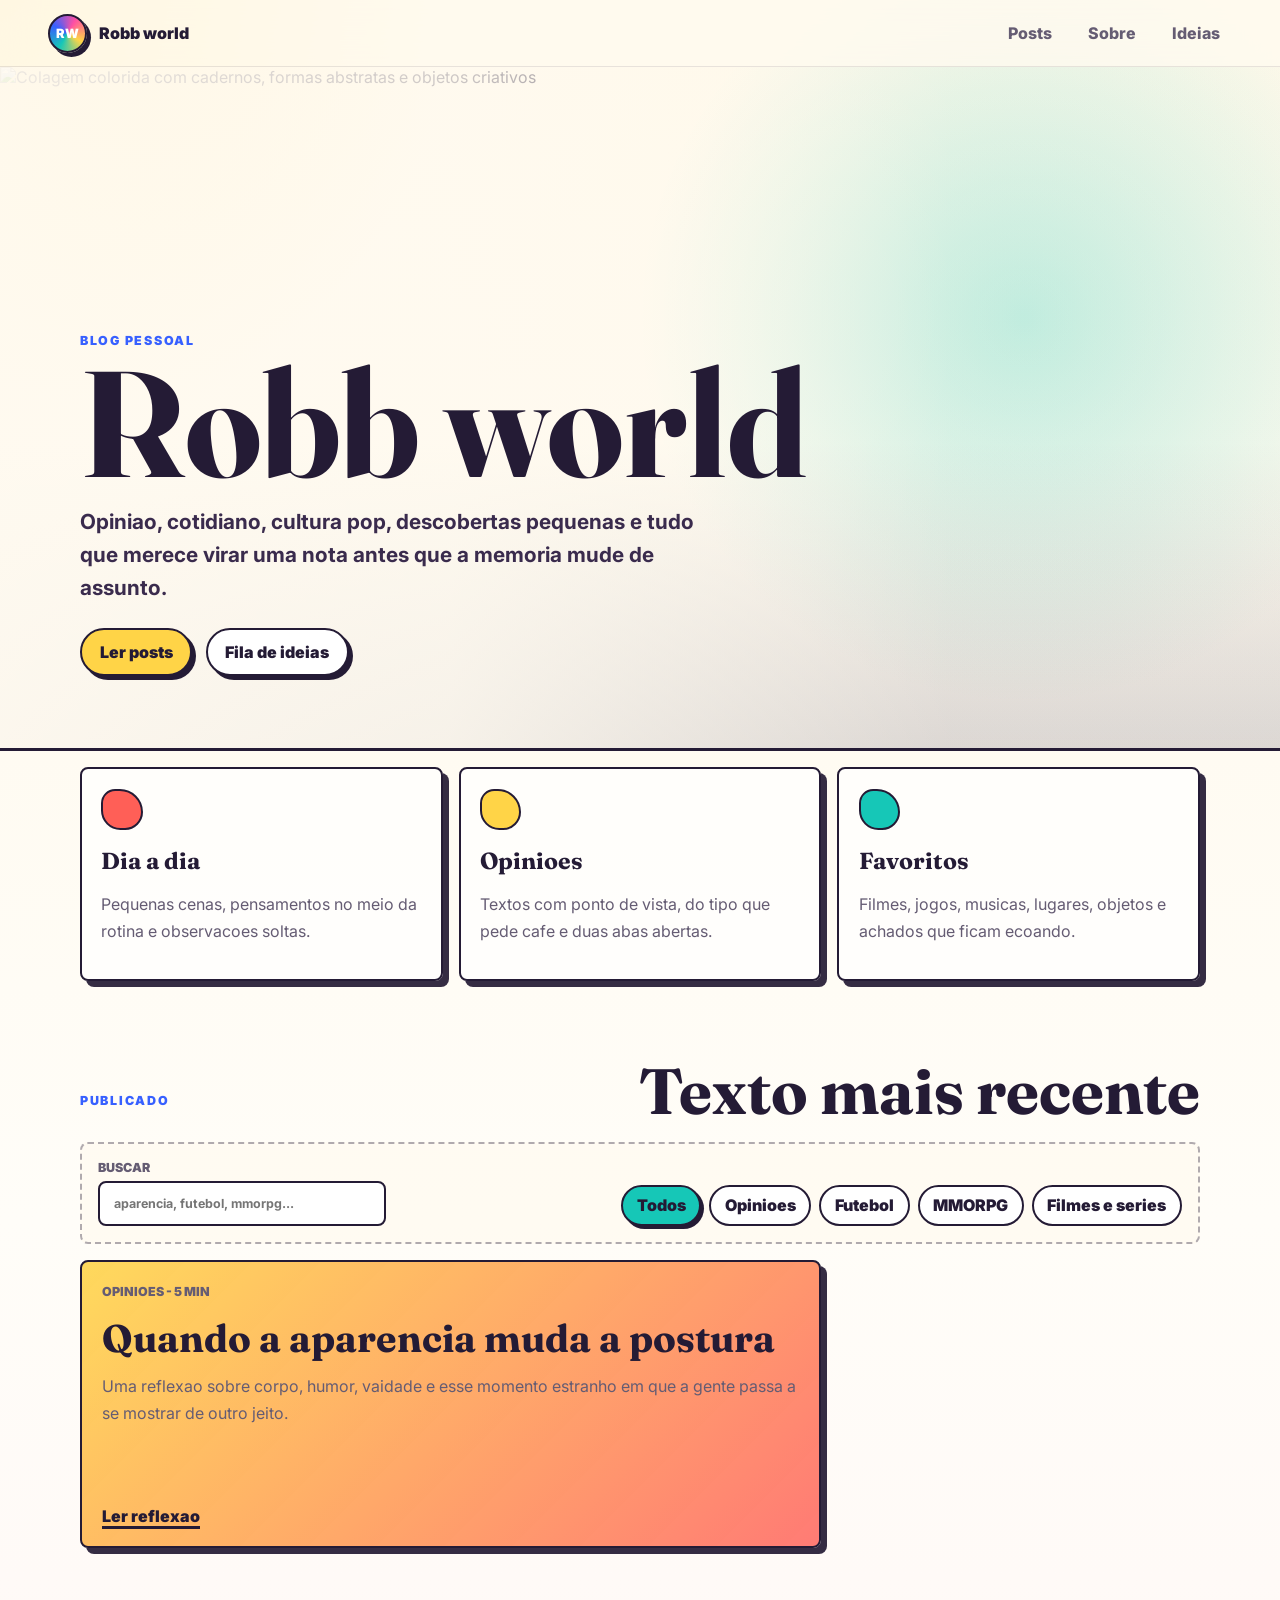
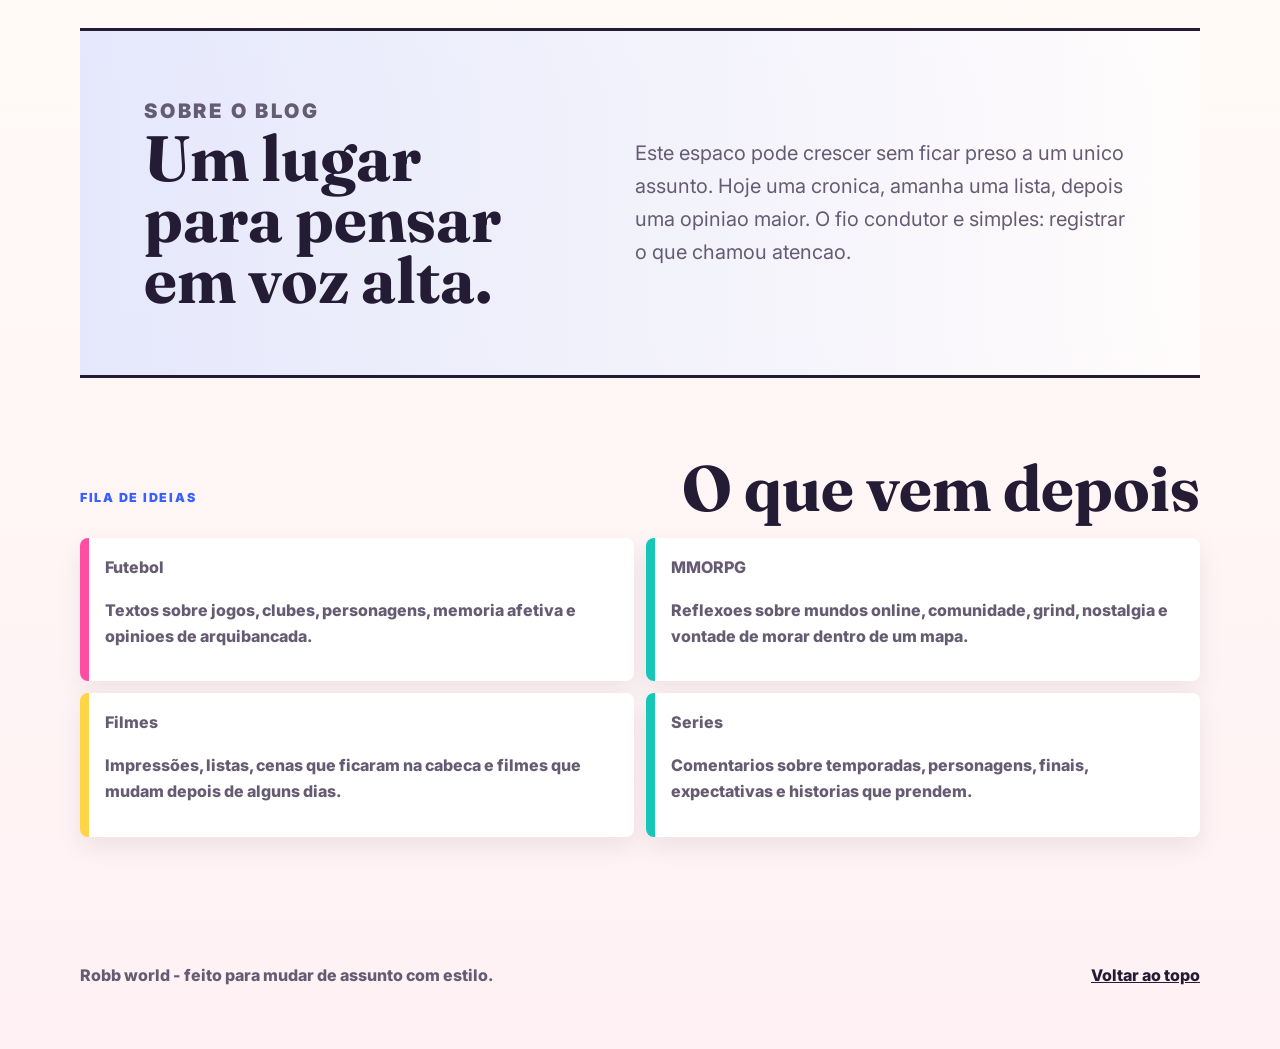
==== index.html @ 86a775e3 "Project up" ====
﻿<!doctype html>
<html lang="pt-BR">
  <head>
    <meta charset="UTF-8" />
    <meta name="viewport" content="width=device-width, initial-scale=1.0" />
    <title>Robb world</title>
    <meta
      name="description"
      content="Um blog pessoal para opiniÃµes, pequenas cenas do dia a dia e coisas favoritas."
    />
    <link rel="preconnect" href="https://fonts.googleapis.com" />
    <link rel="preconnect" href="https://fonts.gstatic.com" crossorigin />
    <link
      href="https://fonts.googleapis.com/css2?family=Fraunces:opsz,wght@9..144,700;9..144,900&family=Inter:wght@400;600;700;800&display=swap"
      rel="stylesheet"
    />
    <link rel="stylesheet" href="css/styles.css" />
  </head>
  <body>
    <header class="site-header">
      <a class="brand" href="index.html" aria-label="Robb world">
        <span class="brand-mark">RW</span>
        <span>Robb world</span>
      </a>
      <nav class="top-nav" aria-label="Navegacao principal">
        <a href="index.html#posts">Posts</a>
        <a href="index.html#sobre">Sobre</a>
        <a href="index.html#ideias">Ideias</a>
      </nav>
    </header>

    <main>
      <section class="hero" aria-labelledby="hero-title">
        <img
          class="hero-image"
          src="assets/images/covers/hero-collage.png"
          alt="Colagem colorida com cadernos, formas abstratas e objetos criativos"
        />
        <div class="hero-overlay"></div>
        <div class="hero-content">
          <p class="kicker">blog pessoal</p>
          <h1 id="hero-title">Robb world</h1>
          <p>
            Opiniao, cotidiano, cultura pop, descobertas pequenas e tudo que
            merece virar uma nota antes que a memoria mude de assunto.
          </p>
          <div class="hero-actions">
            <a class="button primary" href="#posts">Ler posts</a>
            <a class="button ghost" href="#ideias">Fila de ideias</a>
          </div>
        </div>
      </section>

      <section class="intro-grid" aria-label="Temas do blog">
        <article>
          <span class="tile-icon coral"></span>
          <h2>Dia a dia</h2>
          <p>Pequenas cenas, pensamentos no meio da rotina e observacoes soltas.</p>
        </article>
        <article>
          <span class="tile-icon yellow"></span>
          <h2>Opinioes</h2>
          <p>Textos com ponto de vista, do tipo que pede cafe e duas abas abertas.</p>
        </article>
        <article>
          <span class="tile-icon teal"></span>
          <h2>Favoritos</h2>
          <p>Filmes, jogos, musicas, lugares, objetos e achados que ficam ecoando.</p>
        </article>
      </section>

      <section class="section-shell" id="posts">
        <div class="section-heading">
          <p class="kicker">publicado</p>
          <h2>Texto mais recente</h2>
        </div>

        <div class="toolbar" aria-label="Filtros de posts">
          <label class="search-label">
            <span>Buscar</span>
            <input id="searchInput" type="search" placeholder="aparencia, futebol, mmorpg..." />
          </label>
          <div class="filter-buttons" role="group" aria-label="Categorias">
            <button class="filter-button active" type="button" data-filter="todos">Todos</button>
            <button class="filter-button" type="button" data-filter="opinioes">Opinioes</button>
            <button class="filter-button" type="button" data-filter="futebol">Futebol</button>
            <button class="filter-button" type="button" data-filter="mmorpg">MMORPG</button>
            <button class="filter-button" type="button" data-filter="filmes-series">Filmes e series</button>
          </div>
        </div>

        <div class="post-grid" id="postGrid">
          <article class="post-card featured" data-category="opinioes">
            <p class="post-meta">Opinioes - 5 min</p>
            <h3>Quando a aparencia muda a postura</h3>
            <p>
              Uma reflexao sobre corpo, humor, vaidade e esse momento estranho
              em que a gente passa a se mostrar de outro jeito.
            </p>
            <a href="posts/opinioes/quando-a-aparencia-muda-a-postura.html">Ler reflexao</a>
          </article>
        </div>
        <p class="empty-state" id="emptyState">Ainda nao tem post publicado nessa categoria.</p>
      </section>

      <section class="about-band" id="sobre">
        <div>
          <p class="kicker">sobre o blog</p>
          <h2>Um lugar para pensar em voz alta.</h2>
        </div>
        <p>
          Este espaco pode crescer sem ficar preso a um unico assunto. Hoje uma
          cronica, amanha uma lista, depois uma opiniao maior. O fio condutor e
          simples: registrar o que chamou atencao.
        </p>
      </section>

      <section class="section-shell ideas" id="ideias">
        <div class="section-heading">
          <p class="kicker">fila de ideias</p>
          <h2>O que vem depois</h2>
        </div>
        <ul class="idea-list">
          <li>
            <span>Futebol</span>
            <p>Textos sobre jogos, clubes, personagens, memoria afetiva e opinioes de arquibancada.</p>
          </li>
          <li>
            <span>MMORPG</span>
            <p>Reflexoes sobre mundos online, comunidade, grind, nostalgia e vontade de morar dentro de um mapa.</p>
          </li>
          <li>
            <span>Filmes</span>
            <p>Impressões, listas, cenas que ficaram na cabeca e filmes que mudam depois de alguns dias.</p>
          </li>
          <li>
            <span>Series</span>
            <p>Comentarios sobre temporadas, personagens, finais, expectativas e historias que prendem.</p>
          </li>
        </ul>
      </section>
    </main>

    <footer class="site-footer">
      <p>Robb world - feito para mudar de assunto com estilo.</p>
      <a href="#">Voltar ao topo</a>
    </footer>
    <script src="js/blog.js"></script>
  </body>
</html>
---- css/styles.css ----
﻿:root {
  --ink: #241b35;
  --muted: #655c73;
  --paper: #fffaf0;
  --paper-deep: #ffe8c9;
  --coral: #ff5f57;
  --yellow: #ffd447;
  --teal: #16c7b7;
  --blue: #3760ff;
  --pink: #ff4fa3;
  --green: #57d773;
  --line: rgba(36, 27, 53, 0.16);
  --shadow: 0 20px 45px rgba(36, 27, 53, 0.16);
}

* {
  box-sizing: border-box;
}

html {
  scroll-behavior: smooth;
}

body {
  margin: 0;
  color: var(--ink);
  background:
    radial-gradient(circle at top left, rgba(255, 212, 71, 0.42), transparent 28rem),
    radial-gradient(circle at 80% 12%, rgba(22, 199, 183, 0.3), transparent 24rem),
    linear-gradient(180deg, #fff8e8 0%, #fffdf8 46%, #fff1f4 100%);
  font-family: Inter, system-ui, -apple-system, BlinkMacSystemFont, "Segoe UI", sans-serif;
}

a {
  color: inherit;
}

.site-header {
  position: sticky;
  top: 0;
  z-index: 10;
  display: flex;
  align-items: center;
  justify-content: space-between;
  gap: 1rem;
  padding: 0.85rem clamp(1rem, 4vw, 3rem);
  border-bottom: 1px solid rgba(36, 27, 53, 0.1);
  background: rgba(255, 250, 240, 0.82);
  backdrop-filter: blur(18px);
}

.brand,
.top-nav {
  display: flex;
  align-items: center;
  gap: 0.75rem;
}

.brand {
  font-weight: 900;
  text-decoration: none;
}

.brand-mark {
  display: grid;
  width: 2.45rem;
  height: 2.45rem;
  place-items: center;
  color: white;
  border: 2px solid var(--ink);
  border-radius: 50%;
  background: conic-gradient(from 30deg, var(--pink), var(--yellow), var(--teal), var(--blue), var(--pink));
  box-shadow: 4px 4px 0 var(--ink);
  font-size: 0.8rem;
}

.top-nav a {
  padding: 0.45rem 0.75rem;
  border-radius: 999px;
  color: var(--muted);
  font-weight: 800;
  text-decoration: none;
}

.top-nav a:hover {
  color: var(--ink);
  background: rgba(255, 212, 71, 0.35);
}

.hero {
  position: relative;
  min-height: clamp(33rem, 76vh, 46rem);
  display: grid;
  align-items: end;
  overflow: hidden;
  border-bottom: 3px solid var(--ink);
}

.hero-image,
.hero-overlay {
  position: absolute;
  inset: 0;
  width: 100%;
  height: 100%;
}

.hero-image {
  object-fit: cover;
}

.hero-overlay {
  background:
    linear-gradient(90deg, rgba(255, 250, 240, 0.92) 0%, rgba(255, 250, 240, 0.78) 35%, rgba(255, 250, 240, 0.12) 74%),
    linear-gradient(0deg, rgba(36, 27, 53, 0.18), transparent 45%);
}

.hero-content {
  position: relative;
  width: min(46rem, calc(100% - 2rem));
  margin: 0 clamp(1rem, 7vw, 5rem) clamp(2.6rem, 8vh, 5rem);
}

.kicker {
  margin: 0 0 0.85rem;
  color: var(--blue);
  font-size: 0.78rem;
  font-weight: 900;
  letter-spacing: 0.14em;
  text-transform: uppercase;
}

h1,
h2,
h3 {
  margin: 0;
  font-family: Fraunces, Georgia, serif;
  letter-spacing: 0;
}

h1 {
  max-width: 10ch;
  font-size: clamp(4.8rem, 13vw, 9.4rem);
  line-height: 0.82;
}

.hero-content p:not(.kicker) {
  max-width: 39rem;
  margin: 1.25rem 0 0;
  color: #3a2b4d;
  font-size: clamp(1rem, 2.3vw, 1.3rem);
  line-height: 1.6;
  font-weight: 700;
}

.hero-actions {
  display: flex;
  flex-wrap: wrap;
  gap: 0.85rem;
  margin-top: 1.5rem;
}

.button {
  display: inline-flex;
  align-items: center;
  justify-content: center;
  min-height: 3rem;
  padding: 0.75rem 1.1rem;
  border: 2px solid var(--ink);
  border-radius: 999px;
  box-shadow: 4px 4px 0 var(--ink);
  font-weight: 900;
  text-decoration: none;
  transition: transform 160ms ease, box-shadow 160ms ease;
}

.button:hover {
  transform: translate(2px, 2px);
  box-shadow: 2px 2px 0 var(--ink);
}

.button.primary {
  background: var(--yellow);
}

.button.ghost {
  background: white;
}

.intro-grid,
.section-shell,
.about-band,
.site-footer {
  width: min(1120px, calc(100% - 2rem));
  margin-inline: auto;
}

.intro-grid {
  display: grid;
  grid-template-columns: repeat(3, 1fr);
  gap: 1rem;
  margin-top: 1rem;
}

.intro-grid article,
.post-card {
  border: 2px solid var(--ink);
  border-radius: 8px;
  background: rgba(255, 255, 255, 0.72);
  box-shadow: 6px 6px 0 rgba(36, 27, 53, 0.92);
}

.intro-grid article {
  padding: 1.2rem;
}

.tile-icon {
  display: block;
  width: 2.6rem;
  height: 2.6rem;
  margin-bottom: 1rem;
  border: 2px solid var(--ink);
  border-radius: 38% 62% 48% 52%;
}

.tile-icon.coral {
  background: var(--coral);
}

.tile-icon.yellow {
  background: var(--yellow);
}

.tile-icon.teal {
  background: var(--teal);
}

.intro-grid h2 {
  font-size: 1.45rem;
}

.intro-grid p,
.post-card p,
.about-band p,
.idea-list {
  color: var(--muted);
  line-height: 1.65;
}

.section-shell {
  padding: clamp(3rem, 7vw, 5rem) 0;
}

.section-heading {
  display: flex;
  align-items: end;
  justify-content: space-between;
  gap: 1rem;
  margin-bottom: 1.25rem;
}

.section-heading h2,
.about-band h2 {
  font-size: clamp(2.1rem, 5vw, 4.6rem);
  line-height: 0.95;
}

.toolbar {
  display: flex;
  align-items: end;
  justify-content: space-between;
  gap: 1rem;
  padding: 1rem;
  margin-bottom: 1rem;
  border: 2px dashed rgba(36, 27, 53, 0.36);
  border-radius: 8px;
  background: rgba(255, 250, 240, 0.7);
}

.search-label {
  display: grid;
  gap: 0.4rem;
  min-width: min(100%, 18rem);
  color: var(--muted);
  font-size: 0.78rem;
  font-weight: 900;
  text-transform: uppercase;
}

input {
  width: 100%;
  min-height: 2.8rem;
  padding: 0.7rem 0.9rem;
  border: 2px solid var(--ink);
  border-radius: 8px;
  background: white;
  color: var(--ink);
  font: inherit;
  font-weight: 700;
}

.filter-buttons {
  display: flex;
  flex-wrap: wrap;
  justify-content: flex-end;
  gap: 0.5rem;
}

.filter-button {
  min-height: 2.55rem;
  padding: 0.55rem 0.85rem;
  border: 2px solid var(--ink);
  border-radius: 999px;
  background: white;
  color: var(--ink);
  cursor: pointer;
  font: inherit;
  font-weight: 900;
}

.filter-button.active {
  background: var(--teal);
  box-shadow: 3px 3px 0 var(--ink);
}

.post-grid {
  display: grid;
  grid-template-columns: repeat(3, 1fr);
  gap: 1rem;
}

.post-card {
  min-height: 18rem;
  display: flex;
  flex-direction: column;
  padding: 1.25rem;
}

.post-card.featured {
  grid-column: span 2;
  background: linear-gradient(135deg, rgba(255, 212, 71, 0.88), rgba(255, 95, 87, 0.82));
}

.post-meta {
  margin: 0 0 1rem;
  color: rgba(36, 27, 53, 0.66);
  font-size: 0.78rem;
  font-weight: 900;
  text-transform: uppercase;
}

.post-card h3 {
  font-size: clamp(1.55rem, 3vw, 2.55rem);
  line-height: 1;
}

.post-card p:not(.post-meta) {
  margin: 1rem 0 1.25rem;
}

.post-card a {
  margin-top: auto;
  font-weight: 900;
  text-decoration-thickness: 0.18em;
  text-underline-offset: 0.22em;
}

.post-card.is-hidden {
  display: none;
}

.empty-state {
  display: none;
  margin: 1rem 0 0;
  padding: 1rem;
  border: 2px dashed rgba(36, 27, 53, 0.36);
  border-radius: 8px;
  background: rgba(255, 255, 255, 0.72);
  color: var(--muted);
  font-weight: 800;
}

.empty-state.is-visible {
  display: block;
}

.article-page {
  width: min(1120px, calc(100% - 2rem));
  margin: 0 auto;
}

.article-hero {
  padding: clamp(3rem, 8vw, 6rem) 0 1.5rem;
}

.back-link {
  display: inline-flex;
  align-items: center;
  min-height: 2.55rem;
  margin-bottom: 2rem;
  padding: 0.55rem 0.85rem;
  border: 2px solid var(--ink);
  border-radius: 999px;
  background: white;
  box-shadow: 3px 3px 0 var(--ink);
  font-weight: 900;
  text-decoration: none;
}

.article-hero h1 {
  max-width: 12ch;
  font-size: clamp(3.4rem, 10vw, 8rem);
  line-height: 0.88;
}

.article-deck {
  max-width: 48rem;
  margin: 1.25rem 0 0;
  color: #3a2b4d;
  font-size: clamp(1.1rem, 2vw, 1.45rem);
  font-weight: 800;
  line-height: 1.55;
}

.article-meta {
  display: flex;
  flex-wrap: wrap;
  gap: 0.65rem;
  margin-top: 1.35rem;
}

.article-meta span {
  padding: 0.45rem 0.7rem;
  border: 2px solid rgba(36, 27, 53, 0.2);
  border-radius: 999px;
  background: rgba(255, 255, 255, 0.72);
  color: var(--muted);
  font-size: 0.82rem;
  font-weight: 900;
}

.article-cover {
  margin: 0;
}

.article-cover img {
  display: block;
  width: 100%;
  aspect-ratio: 16 / 7;
  object-fit: cover;
  border: 3px solid var(--ink);
  border-radius: 8px;
  box-shadow: 8px 8px 0 var(--ink);
}

.article-cover figcaption {
  margin-top: 0.75rem;
  color: var(--muted);
  font-size: 0.9rem;
  font-weight: 700;
}

.article-layout {
  display: grid;
  grid-template-columns: minmax(13rem, 0.72fr) minmax(0, 1.6fr);
  gap: clamp(1.5rem, 6vw, 4rem);
  padding: clamp(2.2rem, 6vw, 4.5rem) 0;
}

.article-note {
  position: sticky;
  top: 6rem;
  align-self: start;
  padding: 1rem;
  border: 2px dashed rgba(36, 27, 53, 0.4);
  border-radius: 8px;
  background: rgba(255, 255, 255, 0.72);
}

.article-note p:last-child {
  margin: 0;
  color: var(--muted);
  font-weight: 700;
  line-height: 1.6;
}

.reflection-card ul {
  display: flex;
  flex-wrap: wrap;
  gap: 0.45rem;
  padding: 0;
  margin: 1rem 0 0;
  list-style: none;
}

.reflection-card li {
  padding: 0.35rem 0.55rem;
  border: 2px solid rgba(36, 27, 53, 0.18);
  border-radius: 999px;
  background: white;
  color: var(--ink);
  font-size: 0.78rem;
  font-weight: 900;
}

.article-body {
  max-width: 45rem;
}

.article-body p,
.article-body li {
  color: #433650;
  font-size: 1.08rem;
  line-height: 1.82;
}

.article-body .lead {
  color: var(--ink);
  font-size: clamp(1.25rem, 2.5vw, 1.7rem);
  font-weight: 800;
  line-height: 1.55;
}

.reflection-strip {
  display: grid;
  grid-template-columns: repeat(3, 1fr);
  gap: 0.65rem;
  margin: 2rem 0;
}

.reflection-strip span {
  min-height: 4rem;
  display: grid;
  place-items: center;
  padding: 0.75rem;
  border: 2px solid var(--ink);
  border-radius: 8px;
  background: var(--paper);
  box-shadow: 4px 4px 0 var(--ink);
  color: var(--ink);
  font-weight: 900;
  text-align: center;
}

.reflection-strip span:nth-child(1) {
  background: var(--yellow);
}

.reflection-strip span:nth-child(2) {
  background: var(--teal);
}

.reflection-strip span:nth-child(3) {
  background: var(--pink);
}

.article-body h2 {
  margin-top: 2.4rem;
  font-size: clamp(2rem, 4vw, 3.25rem);
  line-height: 1;
}

.article-body blockquote {
  margin: 2rem 0;
  padding: 1.25rem 1.5rem;
  border: 3px solid var(--ink);
  border-radius: 8px;
  background: linear-gradient(135deg, rgba(255, 212, 71, 0.88), rgba(22, 199, 183, 0.36));
  box-shadow: 6px 6px 0 var(--ink);
  color: var(--ink);
  font-family: Fraunces, Georgia, serif;
  font-size: clamp(1.55rem, 3vw, 2.3rem);
  font-weight: 900;
  line-height: 1.15;
}

.related-posts {
  padding-top: 0;
}

.about-band {
  display: grid;
  grid-template-columns: 0.92fr 1.08fr;
  gap: clamp(1.5rem, 6vw, 4rem);
  align-items: center;
  padding: clamp(2rem, 5vw, 4rem);
  border-block: 3px solid var(--ink);
  background:
    linear-gradient(90deg, rgba(55, 96, 255, 0.13), transparent),
    rgba(255, 255, 255, 0.62);
}

.about-band p {
  margin: 0;
  font-size: clamp(1rem, 2vw, 1.25rem);
}

.idea-list {
  display: grid;
  grid-template-columns: repeat(2, 1fr);
  gap: 0.75rem;
  padding: 0;
  margin: 0;
  list-style: none;
}

.idea-list li {
  padding: 1rem;
  border-left: 0.6rem solid var(--pink);
  border-radius: 8px;
  background: white;
  box-shadow: 0 10px 24px rgba(36, 27, 53, 0.08);
  font-weight: 800;
}

.idea-list li:nth-child(2n) {
  border-left-color: var(--teal);
}

.idea-list li:nth-child(3n) {
  border-left-color: var(--yellow);
}

.site-footer {
  display: flex;
  align-items: center;
  justify-content: space-between;
  gap: 1rem;
  padding: 2rem 0 3rem;
  color: var(--muted);
  font-weight: 800;
}

.site-footer a {
  color: var(--ink);
}

@media (max-width: 840px) {
  .site-header,
  .toolbar,
  .site-footer {
    align-items: stretch;
    flex-direction: column;
  }

  .top-nav {
    justify-content: space-between;
  }

  .hero {
    min-height: 39rem;
  }

  .hero-overlay {
    background:
      linear-gradient(180deg, rgba(255, 250, 240, 0.74) 0%, rgba(255, 250, 240, 0.9) 68%, rgba(255, 250, 240, 0.98) 100%),
      rgba(255, 255, 255, 0.1);
  }

  h1 {
    font-size: clamp(4.2rem, 20vw, 6.8rem);
  }

  .intro-grid,
  .post-grid,
  .idea-list,
  .about-band,
  .article-layout,
  .reflection-strip {
    grid-template-columns: 1fr;
  }

  .article-note {
    position: static;
  }

  .post-card.featured {
    grid-column: auto;
  }

  .filter-buttons {
    justify-content: flex-start;
  }
}

@media (max-width: 520px) {
  .brand {
    font-size: 0.95rem;
  }

  .top-nav a {
    padding-inline: 0.45rem;
  }

  .hero-content {
    margin-inline: 1rem;
  }

  .button,
  .filter-button {
    width: 100%;
  }
}
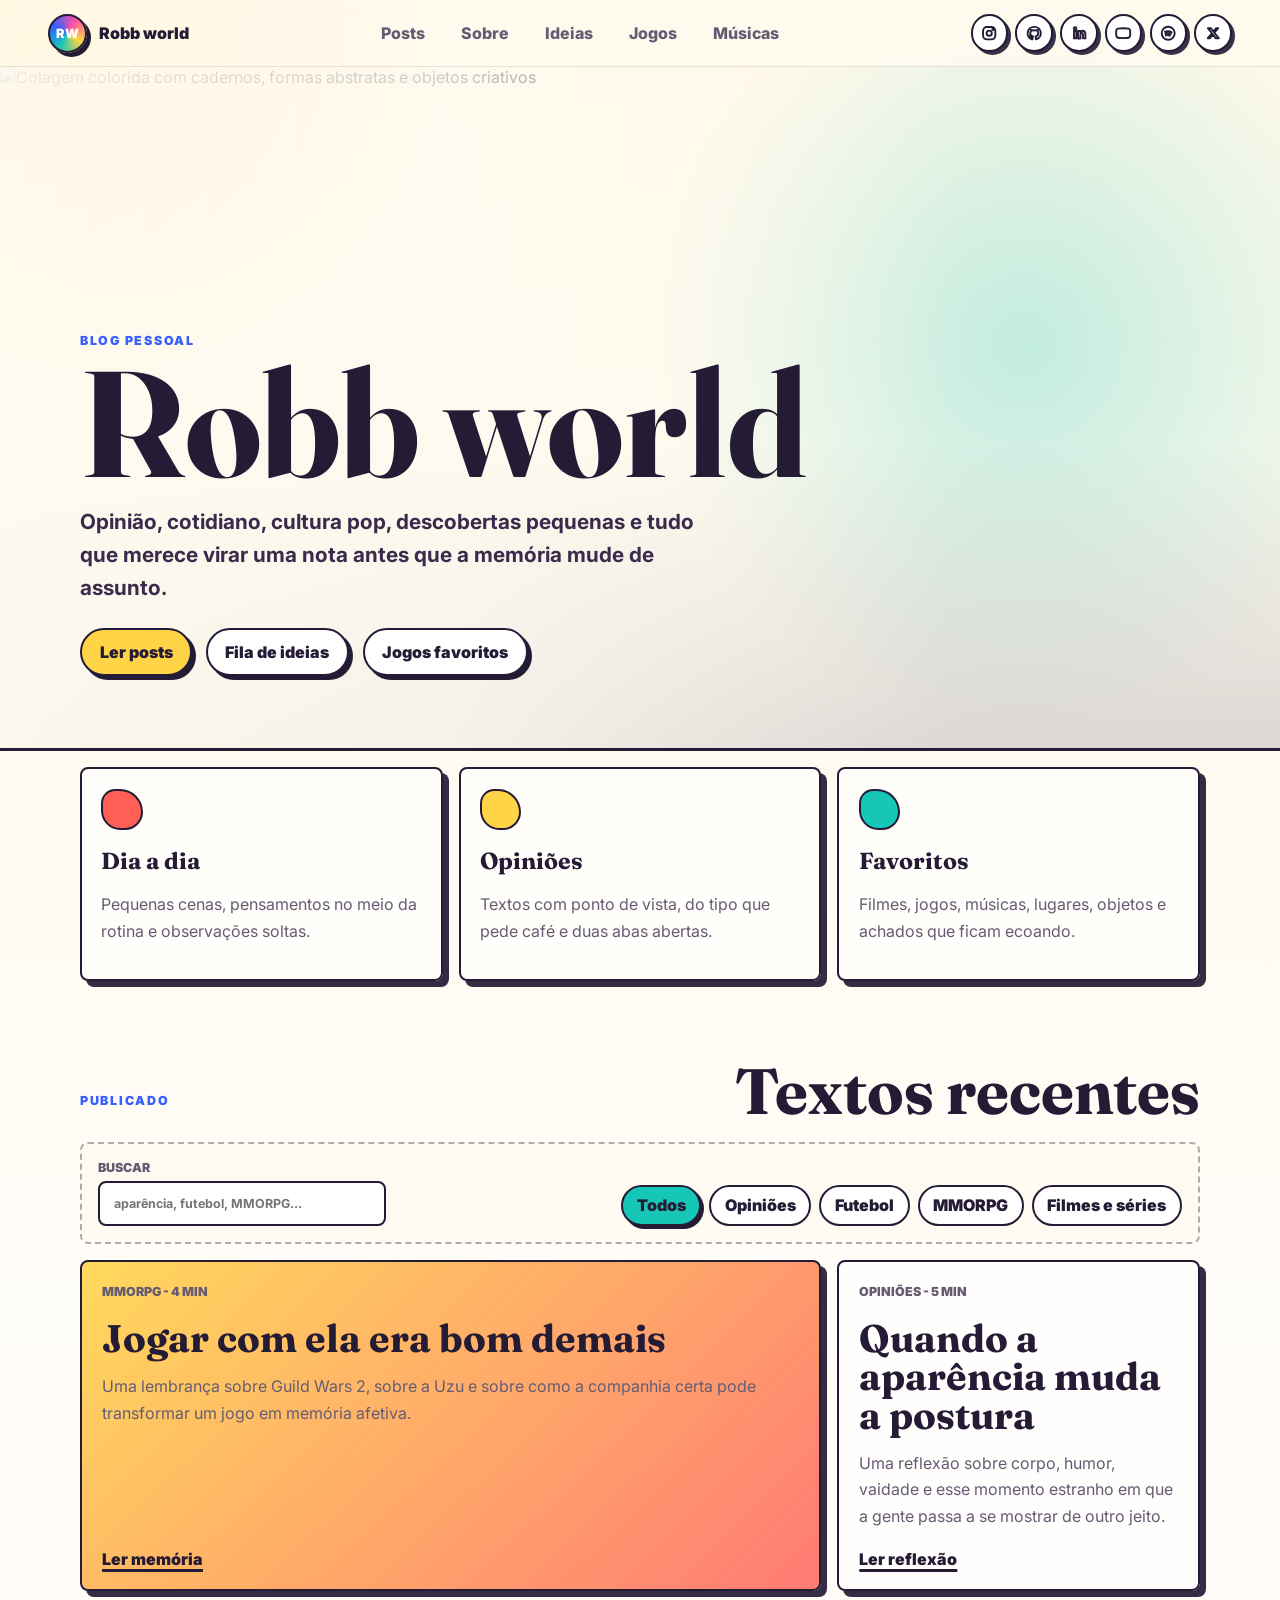
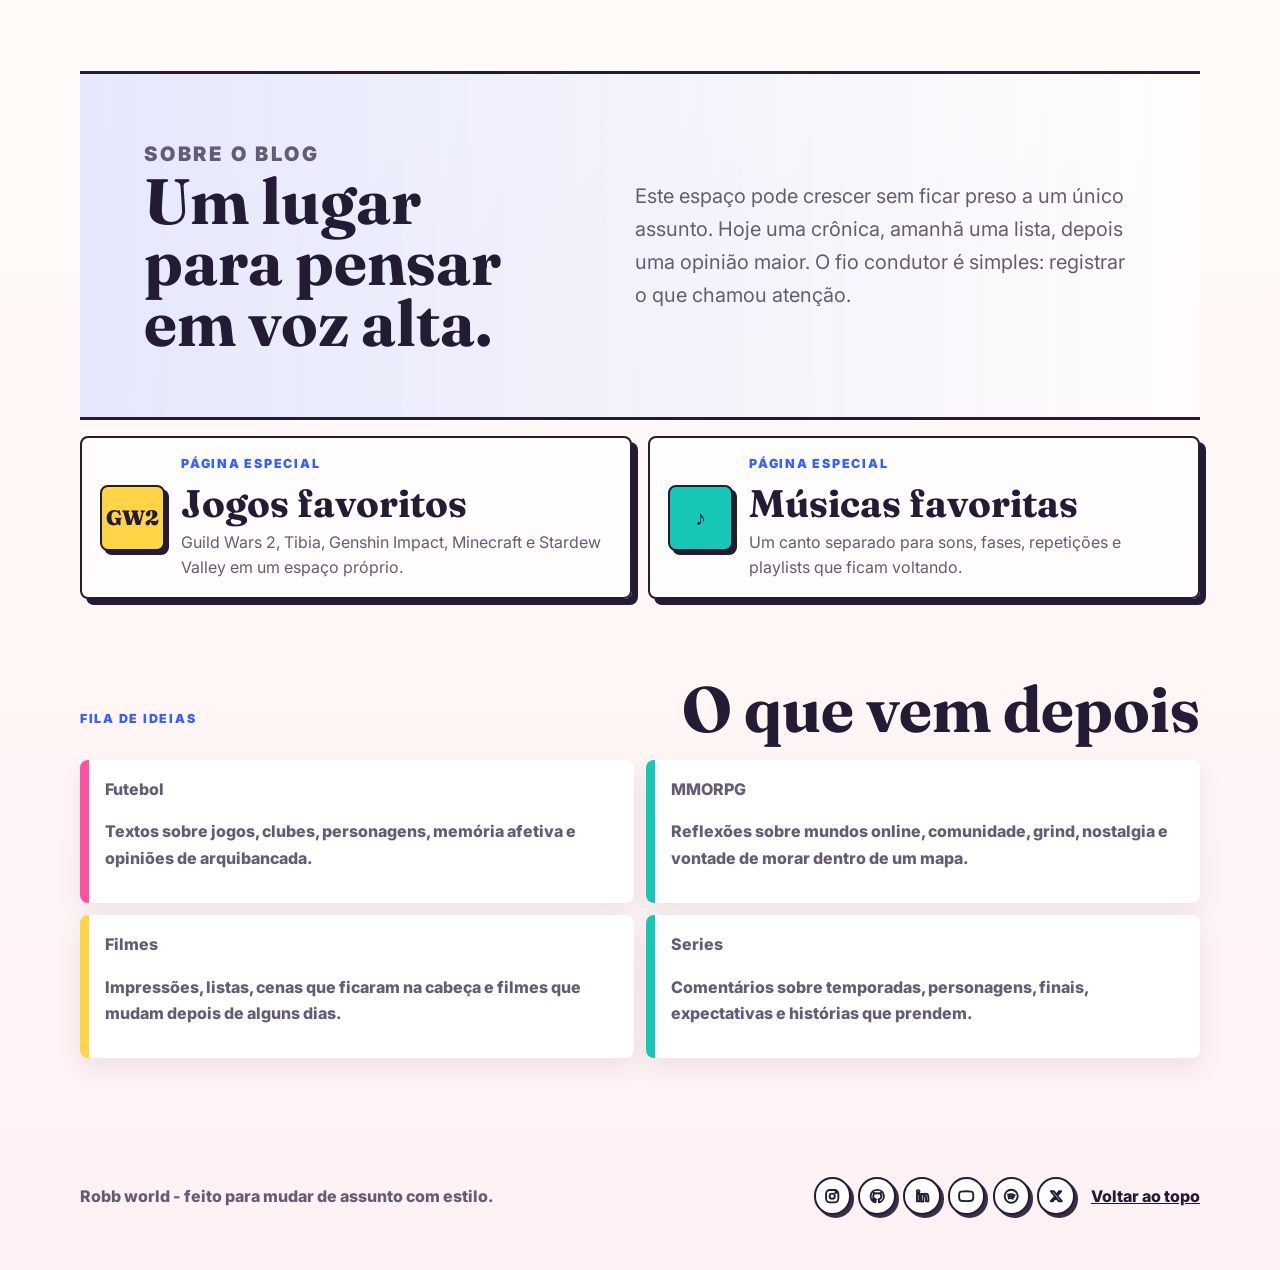
==== commit 74a847d7: "add social media and a new post" ====
--- a/index.html
+++ b/index.html
@@ -6,7 +6,7 @@
     <title>Robb world</title>
     <meta
       name="description"
-      content="Um blog pessoal para opiniÃµes, pequenas cenas do dia a dia e coisas favoritas."
+      content="Um blog pessoal para opiniões, pequenas cenas do dia a dia e coisas favoritas."
     />
     <link rel="preconnect" href="https://fonts.googleapis.com" />
     <link rel="preconnect" href="https://fonts.gstatic.com" crossorigin />
@@ -22,11 +22,33 @@
         <span class="brand-mark">RW</span>
         <span>Robb world</span>
       </a>
-      <nav class="top-nav" aria-label="Navegacao principal">
+      <nav class="top-nav" aria-label="Navegação principal">
         <a href="index.html#posts">Posts</a>
         <a href="index.html#sobre">Sobre</a>
         <a href="index.html#ideias">Ideias</a>
+        <a href="pages/jogos.html">Jogos</a>
+        <a href="pages/musicas.html">Músicas</a>
       </nav>
+      <div class="social-icons" aria-label="Redes sociais">
+        <a class="social-link" href="http://instagram.com/juniormrtj" target="_blank" rel="noreferrer" aria-label="Instagram">
+          <svg viewBox="0 0 24 24" aria-hidden="true"><rect x="4" y="4" width="16" height="16" rx="5"></rect><circle cx="12" cy="12" r="3.4"></circle><circle cx="17" cy="7" r="1"></circle></svg>
+        </a>
+        <a class="social-link" href="https://github.com/juniormrtjy" target="_blank" rel="noreferrer" aria-label="GitHub">
+          <svg viewBox="0 0 24 24" aria-hidden="true"><path d="M12 3.7a8.4 8.4 0 0 0-2.7 16.4c.4.1.6-.2.6-.4v-1.5c-2.3.5-2.8-1-2.8-1-.4-.9-.9-1.1-.9-1.1-.8-.5.1-.5.1-.5.8.1 1.3.9 1.3.9.8 1.3 2 1 2.4.8.1-.6.3-1 .5-1.2-1.8-.2-3.7-.9-3.7-4a3.2 3.2 0 0 1 .8-2.2c-.1-.2-.4-1 .1-2.2 0 0 .7-.2 2.3.8a7.8 7.8 0 0 1 4.2 0c1.6-1 2.3-.8 2.3-.8.5 1.2.2 2 .1 2.2.5.6.8 1.3.8 2.2 0 3.1-1.9 3.8-3.7 4 .3.2.5.7.5 1.4v2.2c0 .2.2.5.6.4A8.4 8.4 0 0 0 12 3.7z"></path></svg>
+        </a>
+        <a class="social-link" href="https://www.linkedin.com/in/juniormrtjy/" target="_blank" rel="noreferrer" aria-label="LinkedIn">
+          <svg viewBox="0 0 24 24" aria-hidden="true"><path d="M5.2 9.1h3.1v9.7H5.2z"></path><circle cx="6.7" cy="5.9" r="1.8"></circle><path d="M10.4 9.1h3v1.4h.1c.4-.8 1.4-1.7 2.9-1.7 3.1 0 3.7 2 3.7 4.7v5.3H17v-4.7c0-1.1 0-2.5-1.6-2.5s-1.8 1.2-1.8 2.5v4.8h-3.1z"></path></svg>
+        </a>
+        <a class="social-link" href="#" aria-label="YouTube">
+          <svg viewBox="0 0 24 24" aria-hidden="true"><path d="M21 8.2a3 3 0 0 0-2.1-2.1C17 5.6 12 5.6 12 5.6s-5 0-6.9.5A3 3 0 0 0 3 8.2a31 31 0 0 0 0 7.6 3 3 0 0 0 2.1 2.1c1.9.5 6.9.5 6.9.5s5 0 6.9-.5a3 3 0 0 0 2.1-2.1 31 31 0 0 0 0-7.6z"></path><path d="m10 15.2 5.2-3.2L10 8.8z" fill="white" stroke="none"></path></svg>
+        </a>
+        <a class="social-link" href="https://open.spotify.com/user/317gpdrs5ckhwrli5nl6tevygnuq?si=d2dd42f4467a4080" target="_blank" rel="noreferrer" aria-label="Spotify">
+          <svg viewBox="0 0 24 24" aria-hidden="true"><circle cx="12" cy="12" r="8.5"></circle><path d="M7.8 10.1c3-1 6.4-.7 8.8.7M8.4 12.6c2.4-.7 5.1-.5 7 .6M9 14.9c1.8-.5 3.7-.4 5.1.4"></path></svg>
+        </a>
+        <a class="social-link" href="https://x.com/juniorfend" target="_blank" rel="noreferrer" aria-label="Twitter">
+          <svg viewBox="0 0 24 24" aria-hidden="true"><path d="M5 5.5h4.1l3.1 4.3 3.7-4.3h2.7l-5.1 5.9 5.8 7.1h-4.1l-3.5-4.7-4.1 4.7H4.9l5.5-6.4z"></path></svg>
+        </a>
+      </div>
     </header>
 
     <main>
@@ -41,12 +63,13 @@
           <p class="kicker">blog pessoal</p>
           <h1 id="hero-title">Robb world</h1>
           <p>
-            Opiniao, cotidiano, cultura pop, descobertas pequenas e tudo que
-            merece virar uma nota antes que a memoria mude de assunto.
+            Opinião, cotidiano, cultura pop, descobertas pequenas e tudo que
+            merece virar uma nota antes que a memória mude de assunto.
           </p>
           <div class="hero-actions">
             <a class="button primary" href="#posts">Ler posts</a>
             <a class="button ghost" href="#ideias">Fila de ideias</a>
+            <a class="button ghost" href="pages/jogos.html">Jogos favoritos</a>
           </div>
         </div>
       </section>
@@ -55,52 +78,61 @@
         <article>
           <span class="tile-icon coral"></span>
           <h2>Dia a dia</h2>
-          <p>Pequenas cenas, pensamentos no meio da rotina e observacoes soltas.</p>
+          <p>Pequenas cenas, pensamentos no meio da rotina e observações soltas.</p>
         </article>
         <article>
           <span class="tile-icon yellow"></span>
-          <h2>Opinioes</h2>
-          <p>Textos com ponto de vista, do tipo que pede cafe e duas abas abertas.</p>
+          <h2>Opiniões</h2>
+          <p>Textos com ponto de vista, do tipo que pede café e duas abas abertas.</p>
         </article>
         <article>
           <span class="tile-icon teal"></span>
           <h2>Favoritos</h2>
-          <p>Filmes, jogos, musicas, lugares, objetos e achados que ficam ecoando.</p>
+          <p>Filmes, jogos, músicas, lugares, objetos e achados que ficam ecoando.</p>
         </article>
       </section>
 
       <section class="section-shell" id="posts">
         <div class="section-heading">
           <p class="kicker">publicado</p>
-          <h2>Texto mais recente</h2>
+          <h2>Textos recentes</h2>
         </div>
 
         <div class="toolbar" aria-label="Filtros de posts">
           <label class="search-label">
             <span>Buscar</span>
-            <input id="searchInput" type="search" placeholder="aparencia, futebol, mmorpg..." />
+            <input id="searchInput" type="search" placeholder="aparência, futebol, MMORPG..." />
           </label>
           <div class="filter-buttons" role="group" aria-label="Categorias">
             <button class="filter-button active" type="button" data-filter="todos">Todos</button>
-            <button class="filter-button" type="button" data-filter="opinioes">Opinioes</button>
+            <button class="filter-button" type="button" data-filter="opinioes">Opiniões</button>
             <button class="filter-button" type="button" data-filter="futebol">Futebol</button>
             <button class="filter-button" type="button" data-filter="mmorpg">MMORPG</button>
-            <button class="filter-button" type="button" data-filter="filmes-series">Filmes e series</button>
+            <button class="filter-button" type="button" data-filter="filmes-series">Filmes e séries</button>
           </div>
         </div>
 
         <div class="post-grid" id="postGrid">
-          <article class="post-card featured" data-category="opinioes">
-            <p class="post-meta">Opinioes - 5 min</p>
-            <h3>Quando a aparencia muda a postura</h3>
+          <article class="post-card featured" data-category="mmorpg">
+            <p class="post-meta">MMORPG - 4 min</p>
+            <h3>Jogar com ela era bom demais</h3>
             <p>
-              Uma reflexao sobre corpo, humor, vaidade e esse momento estranho
+              Uma lembrança sobre Guild Wars 2, sobre a Uzu e sobre como a
+              companhia certa pode transformar um jogo em memória afetiva.
+            </p>
+            <a href="posts/mmorpg/jogar-com-ela-era-bom-demais.html">Ler memória</a>
+          </article>
+          <article class="post-card" data-category="opinioes">
+            <p class="post-meta">Opiniões - 5 min</p>
+            <h3>Quando a aparência muda a postura</h3>
+            <p>
+              Uma reflexão sobre corpo, humor, vaidade e esse momento estranho
               em que a gente passa a se mostrar de outro jeito.
             </p>
-            <a href="posts/opinioes/quando-a-aparencia-muda-a-postura.html">Ler reflexao</a>
+            <a href="posts/opinioes/quando-a-aparencia-muda-a-postura.html">Ler reflexão</a>
           </article>
         </div>
-        <p class="empty-state" id="emptyState">Ainda nao tem post publicado nessa categoria.</p>
+        <p class="empty-state" id="emptyState">Ainda não tem post publicado nessa categoria.</p>
       </section>
 
       <section class="about-band" id="sobre">
@@ -109,10 +141,29 @@
           <h2>Um lugar para pensar em voz alta.</h2>
         </div>
         <p>
-          Este espaco pode crescer sem ficar preso a um unico assunto. Hoje uma
-          cronica, amanha uma lista, depois uma opiniao maior. O fio condutor e
-          simples: registrar o que chamou atencao.
+          Este espaço pode crescer sem ficar preso a um único assunto. Hoje uma
+          crônica, amanhã uma lista, depois uma opinião maior. O fio condutor é
+          simples: registrar o que chamou atenção.
         </p>
+      </section>
+
+      <section class="special-links" aria-label="Páginas especiais">
+        <a class="special-link games" href="pages/jogos.html">
+          <span class="special-mark">GW2</span>
+          <div>
+            <p class="kicker">página especial</p>
+            <h2>Jogos favoritos</h2>
+            <p>Guild Wars 2, Tibia, Genshin Impact, Minecraft e Stardew Valley em um espaço próprio.</p>
+          </div>
+        </a>
+        <a class="special-link music" href="pages/musicas.html">
+          <span class="special-mark">♪</span>
+          <div>
+            <p class="kicker">página especial</p>
+            <h2>Músicas favoritas</h2>
+            <p>Um canto separado para sons, fases, repetições e playlists que ficam voltando.</p>
+          </div>
+        </a>
       </section>
 
       <section class="section-shell ideas" id="ideias">
@@ -123,19 +174,19 @@
         <ul class="idea-list">
           <li>
             <span>Futebol</span>
-            <p>Textos sobre jogos, clubes, personagens, memoria afetiva e opinioes de arquibancada.</p>
+            <p>Textos sobre jogos, clubes, personagens, memória afetiva e opiniões de arquibancada.</p>
           </li>
           <li>
             <span>MMORPG</span>
-            <p>Reflexoes sobre mundos online, comunidade, grind, nostalgia e vontade de morar dentro de um mapa.</p>
+            <p>Reflexões sobre mundos online, comunidade, grind, nostalgia e vontade de morar dentro de um mapa.</p>
           </li>
           <li>
             <span>Filmes</span>
-            <p>Impressões, listas, cenas que ficaram na cabeca e filmes que mudam depois de alguns dias.</p>
+            <p>Impressões, listas, cenas que ficaram na cabeça e filmes que mudam depois de alguns dias.</p>
           </li>
           <li>
             <span>Series</span>
-            <p>Comentarios sobre temporadas, personagens, finais, expectativas e historias que prendem.</p>
+            <p>Comentários sobre temporadas, personagens, finais, expectativas e histórias que prendem.</p>
           </li>
         </ul>
       </section>
@@ -143,7 +194,17 @@
 
     <footer class="site-footer">
       <p>Robb world - feito para mudar de assunto com estilo.</p>
-      <a href="#">Voltar ao topo</a>
+      <div class="footer-actions">
+        <div class="social-icons" aria-label="Redes sociais">
+          <a class="social-link" href="http://instagram.com/juniormrtj" target="_blank" rel="noreferrer" aria-label="Instagram"><svg viewBox="0 0 24 24" aria-hidden="true"><rect x="4" y="4" width="16" height="16" rx="5"></rect><circle cx="12" cy="12" r="3.4"></circle><circle cx="17" cy="7" r="1"></circle></svg></a>
+          <a class="social-link" href="https://github.com/juniormrtjy" target="_blank" rel="noreferrer" aria-label="GitHub"><svg viewBox="0 0 24 24" aria-hidden="true"><path d="M12 3.7a8.4 8.4 0 0 0-2.7 16.4c.4.1.6-.2.6-.4v-1.5c-2.3.5-2.8-1-2.8-1-.4-.9-.9-1.1-.9-1.1-.8-.5.1-.5.1-.5.8.1 1.3.9 1.3.9.8 1.3 2 1 2.4.8.1-.6.3-1 .5-1.2-1.8-.2-3.7-.9-3.7-4a3.2 3.2 0 0 1 .8-2.2c-.1-.2-.4-1 .1-2.2 0 0 .7-.2 2.3.8a7.8 7.8 0 0 1 4.2 0c1.6-1 2.3-.8 2.3-.8.5 1.2.2 2 .1 2.2.5.6.8 1.3.8 2.2 0 3.1-1.9 3.8-3.7 4 .3.2.5.7.5 1.4v2.2c0 .2.2.5.6.4A8.4 8.4 0 0 0 12 3.7z"></path></svg></a>
+          <a class="social-link" href="https://www.linkedin.com/in/juniormrtjy/" target="_blank" rel="noreferrer" aria-label="LinkedIn"><svg viewBox="0 0 24 24" aria-hidden="true"><path d="M5.2 9.1h3.1v9.7H5.2z"></path><circle cx="6.7" cy="5.9" r="1.8"></circle><path d="M10.4 9.1h3v1.4h.1c.4-.8 1.4-1.7 2.9-1.7 3.1 0 3.7 2 3.7 4.7v5.3H17v-4.7c0-1.1 0-2.5-1.6-2.5s-1.8 1.2-1.8 2.5v4.8h-3.1z"></path></svg></a>
+          <a class="social-link" href="#" aria-label="YouTube"><svg viewBox="0 0 24 24" aria-hidden="true"><path d="M21 8.2a3 3 0 0 0-2.1-2.1C17 5.6 12 5.6 12 5.6s-5 0-6.9.5A3 3 0 0 0 3 8.2a31 31 0 0 0 0 7.6 3 3 0 0 0 2.1 2.1c1.9.5 6.9.5 6.9.5s5 0 6.9-.5a3 3 0 0 0 2.1-2.1 31 31 0 0 0 0-7.6z"></path><path d="m10 15.2 5.2-3.2L10 8.8z" fill="white" stroke="none"></path></svg></a>
+          <a class="social-link" href="https://open.spotify.com/user/317gpdrs5ckhwrli5nl6tevygnuq?si=d2dd42f4467a4080" target="_blank" rel="noreferrer" aria-label="Spotify"><svg viewBox="0 0 24 24" aria-hidden="true"><circle cx="12" cy="12" r="8.5"></circle><path d="M7.8 10.1c3-1 6.4-.7 8.8.7M8.4 12.6c2.4-.7 5.1-.5 7 .6M9 14.9c1.8-.5 3.7-.4 5.1.4"></path></svg></a>
+          <a class="social-link" href="https://x.com/juniorfend" target="_blank" rel="noreferrer" aria-label="Twitter"><svg viewBox="0 0 24 24" aria-hidden="true"><path d="M5 5.5h4.1l3.1 4.3 3.7-4.3h2.7l-5.1 5.9 5.8 7.1h-4.1l-3.5-4.7-4.1 4.7H4.9l5.5-6.4z"></path></svg></a>
+        </div>
+        <a href="#">Voltar ao topo</a>
+      </div>
     </footer>
     <script src="js/blog.js"></script>
   </body>
--- a/css/styles.css
+++ b/css/styles.css
@@ -87,6 +87,46 @@
   background: rgba(255, 212, 71, 0.35);
 }
 
+.social-icons {
+  display: flex;
+  align-items: center;
+  gap: 0.45rem;
+}
+
+.social-link {
+  display: grid;
+  width: 2.35rem;
+  height: 2.35rem;
+  place-items: center;
+  border: 2px solid var(--ink);
+  border-radius: 50%;
+  background: white;
+  color: var(--ink);
+  box-shadow: 3px 3px 0 rgba(36, 27, 53, 0.9);
+  transition: transform 160ms ease, box-shadow 160ms ease;
+}
+
+.social-link:hover {
+  transform: translate(2px, 2px);
+  box-shadow: 1px 1px 0 rgba(36, 27, 53, 0.9);
+}
+
+.social-link svg {
+  width: 1.15rem;
+  height: 1.15rem;
+  fill: none;
+  stroke: currentColor;
+  stroke-width: 1.9;
+  stroke-linecap: round;
+  stroke-linejoin: round;
+}
+
+.social-link svg path,
+.social-link svg rect,
+.social-link svg circle {
+  vector-effect: non-scaling-stroke;
+}
+
 .hero {
   position: relative;
   min-height: clamp(33rem, 76vh, 46rem);
@@ -573,6 +613,111 @@
   line-height: 1.15;
 }
 
+.memory-hero h1 {
+  max-width: 10ch;
+}
+
+.memory-cover img {
+  object-position: center 48%;
+}
+
+.memory-note {
+  background: #e9fff7;
+  border-style: solid;
+  box-shadow: 5px 5px 0 var(--ink);
+}
+
+.story-photo {
+  width: 100%;
+  margin: 2.5rem 0 2.8rem;
+  transform: rotate(0.35deg);
+}
+
+.story-photo-wide {
+  transform: rotate(-0.45deg);
+}
+
+.story-photo img {
+  display: block;
+  width: 100%;
+  aspect-ratio: 2 / 1;
+  object-fit: cover;
+  border: 3px solid var(--ink);
+  border-radius: 8px;
+  box-shadow: 7px 7px 0 var(--ink);
+}
+
+.story-photo figcaption {
+  display: flex;
+  align-items: flex-start;
+  gap: 0.75rem;
+  margin-top: 0.8rem;
+  color: var(--muted);
+  font-size: 0.88rem;
+  font-weight: 700;
+  line-height: 1.5;
+}
+
+.story-photo figcaption span {
+  flex: 0 0 auto;
+  display: grid;
+  place-items: center;
+  width: 2rem;
+  height: 2rem;
+  border: 2px solid var(--ink);
+  border-radius: 50%;
+  background: var(--yellow);
+  color: var(--ink);
+  font-size: 0.72rem;
+  font-weight: 900;
+}
+
+.memory-pause {
+  display: flex;
+  align-items: center;
+  justify-content: center;
+  flex-wrap: wrap;
+  gap: 0.65rem;
+  margin: 2.25rem 0;
+  padding: 1rem;
+  border-top: 2px dashed rgba(36, 27, 53, 0.35);
+  border-bottom: 2px dashed rgba(36, 27, 53, 0.35);
+}
+
+.memory-pause span {
+  padding: 0.55rem 0.8rem;
+  border: 2px solid var(--ink);
+  border-radius: 999px;
+  background: white;
+  font-size: 0.82rem;
+  font-weight: 900;
+}
+
+.memory-pause span:first-child {
+  background: var(--teal);
+}
+
+.memory-pause span:last-child {
+  background: var(--pink);
+}
+
+.memory-pause strong {
+  font-family: Fraunces, Georgia, serif;
+  font-size: 1.45rem;
+}
+
+.closing-line {
+  margin-top: 2.5rem;
+  padding: 1.2rem 1.35rem;
+  border-left: 6px solid var(--coral);
+  background: rgba(255, 212, 71, 0.28);
+  color: var(--ink) !important;
+  font-family: Fraunces, Georgia, serif;
+  font-size: clamp(1.35rem, 3vw, 2rem) !important;
+  font-weight: 900;
+  line-height: 1.35 !important;
+}
+
 .related-posts {
   padding-top: 0;
 }
@@ -594,6 +739,583 @@
   font-size: clamp(1rem, 2vw, 1.25rem);
 }
 
+.special-links {
+  width: min(1120px, calc(100% - 2rem));
+  display: grid;
+  grid-template-columns: repeat(2, 1fr);
+  gap: 1rem;
+  margin: 1rem auto 0;
+}
+
+.special-link {
+  display: grid;
+  grid-template-columns: auto 1fr;
+  gap: 1rem;
+  align-items: center;
+  padding: 1.1rem;
+  border: 2px solid var(--ink);
+  border-radius: 8px;
+  background: rgba(255, 255, 255, 0.76);
+  box-shadow: 6px 6px 0 var(--ink);
+  text-decoration: none;
+}
+
+.special-link h2 {
+  font-size: clamp(1.65rem, 3vw, 2.6rem);
+  line-height: 0.95;
+}
+
+.special-link p:not(.kicker) {
+  margin: 0.55rem 0 0;
+  color: var(--muted);
+  line-height: 1.55;
+}
+
+.special-mark {
+  display: grid;
+  width: 4.1rem;
+  height: 4.1rem;
+  place-items: center;
+  border: 2px solid var(--ink);
+  border-radius: 8px;
+  background: var(--yellow);
+  color: var(--ink);
+  box-shadow: 4px 4px 0 var(--ink);
+  font-family: Fraunces, Georgia, serif;
+  font-size: 1.3rem;
+  font-weight: 900;
+}
+
+.special-link.music .special-mark {
+  background: var(--teal);
+}
+
+.special-page {
+  width: min(1120px, calc(100% - 2rem));
+  margin: 0 auto;
+}
+
+.special-hero {
+  position: relative;
+  min-height: clamp(28rem, 58vh, 38rem);
+  display: grid;
+  align-content: end;
+  overflow: hidden;
+  padding: clamp(2rem, 6vw, 4rem);
+  margin-top: 1rem;
+  border: 3px solid var(--ink);
+  border-radius: 8px;
+  box-shadow: 8px 8px 0 var(--ink);
+}
+
+.special-hero::before {
+  content: "";
+  position: absolute;
+  inset: 0;
+  opacity: 0.78;
+  background:
+    radial-gradient(circle at 16% 20%, rgba(255, 212, 71, 0.95), transparent 14rem),
+    radial-gradient(circle at 80% 24%, rgba(22, 199, 183, 0.85), transparent 14rem),
+    radial-gradient(circle at 64% 76%, rgba(255, 79, 163, 0.58), transparent 16rem),
+    linear-gradient(135deg, rgba(255, 255, 255, 0.95), rgba(255, 232, 201, 0.9));
+}
+
+.game-hero::after {
+  content: "";
+  position: absolute;
+  inset: 1.4rem;
+  border: 2px dashed rgba(36, 27, 53, 0.32);
+  border-radius: 8px;
+  background:
+    linear-gradient(90deg, transparent 48%, rgba(36, 27, 53, 0.12) 49%, rgba(36, 27, 53, 0.12) 51%, transparent 52%),
+    linear-gradient(0deg, transparent 48%, rgba(36, 27, 53, 0.12) 49%, rgba(36, 27, 53, 0.12) 51%, transparent 52%);
+}
+
+.special-hero > * {
+  position: relative;
+  z-index: 1;
+}
+
+.special-hero h1 {
+  max-width: 11ch;
+  font-size: clamp(4rem, 12vw, 8.8rem);
+  line-height: 0.84;
+}
+
+.special-hero p:not(.kicker) {
+  max-width: 43rem;
+  color: #3a2b4d;
+  font-size: clamp(1.05rem, 2vw, 1.35rem);
+  font-weight: 800;
+  line-height: 1.55;
+}
+
+.game-showcase,
+.music-board {
+  display: grid;
+  grid-template-columns: repeat(4, 1fr);
+  gap: 1rem;
+  padding: clamp(2rem, 6vw, 4rem) 0;
+}
+
+.game-showcase {
+  grid-template-columns: 1fr;
+}
+
+.game-card,
+.music-card {
+  min-height: 17rem;
+  position: relative;
+  overflow: hidden;
+  padding: 1.15rem;
+  border: 2px solid var(--ink);
+  border-radius: 8px;
+  background: white;
+  box-shadow: 6px 6px 0 var(--ink);
+}
+
+.game-card {
+  min-height: 0;
+  display: grid;
+  grid-template-columns: minmax(14rem, 0.72fr) minmax(0, 1.28fr);
+  gap: 1.25rem;
+  align-items: stretch;
+  padding: 0;
+}
+
+.game-cover {
+  display: block;
+  width: 100%;
+  height: 100%;
+  min-height: 17rem;
+  object-fit: cover;
+  margin: 0;
+  border-right: 2px solid var(--ink);
+  border-bottom: 0;
+  background: var(--paper-deep);
+}
+
+.main-game .game-cover {
+  height: 100%;
+}
+
+.game-cover-art {
+  position: relative;
+  overflow: hidden;
+}
+
+.game-cover-art::before,
+.game-cover-art::after {
+  content: "";
+  position: absolute;
+  border: 2px solid rgba(36, 27, 53, 0.28);
+}
+
+.tibia-art {
+  background:
+    linear-gradient(135deg, rgba(255, 212, 71, 0.88), rgba(255, 95, 87, 0.58)),
+    repeating-linear-gradient(45deg, rgba(36, 27, 53, 0.12) 0 8px, transparent 8px 18px);
+}
+
+.tibia-art::before {
+  width: 5rem;
+  height: 5rem;
+  left: 1.2rem;
+  top: 2rem;
+  transform: rotate(45deg);
+  background: rgba(255, 255, 255, 0.42);
+}
+
+.tibia-art::after {
+  width: 2rem;
+  height: 6rem;
+  right: 2rem;
+  top: 1.6rem;
+  border-radius: 999px;
+  background: rgba(36, 27, 53, 0.2);
+}
+
+.genshin-art {
+  background:
+    radial-gradient(circle at 28% 30%, rgba(255, 255, 255, 0.82), transparent 4rem),
+    radial-gradient(circle at 70% 30%, rgba(87, 215, 115, 0.66), transparent 5rem),
+    linear-gradient(135deg, rgba(55, 96, 255, 0.34), rgba(255, 212, 71, 0.42));
+}
+
+.genshin-art::before {
+  width: 7rem;
+  height: 7rem;
+  left: 50%;
+  top: 50%;
+  transform: translate(-50%, -50%) rotate(45deg);
+  border-radius: 22% 78% 30% 70%;
+  background: rgba(255, 255, 255, 0.34);
+}
+
+.genshin-art::after {
+  width: 9rem;
+  height: 2rem;
+  left: 2rem;
+  bottom: 2rem;
+  border-radius: 999px;
+  background: rgba(255, 255, 255, 0.36);
+}
+
+.game-card::after {
+  content: "";
+  position: absolute;
+  right: -2rem;
+  bottom: -2rem;
+  width: 8rem;
+  height: 8rem;
+  border: 2px solid rgba(36, 27, 53, 0.22);
+  border-radius: 50%;
+}
+
+.game-card > div:not(.game-cover):not(.game-badge),
+.game-card > h2,
+.game-card > p,
+.game-card > a {
+  position: relative;
+  z-index: 1;
+}
+
+.game-card .game-badge {
+  position: absolute;
+  z-index: 2;
+  left: 1rem;
+  top: 1rem;
+}
+
+.game-card > h2,
+.game-card > p,
+.game-card > a {
+  grid-column: 2;
+  margin-left: 0;
+}
+
+.game-card > h2 {
+  align-self: end;
+  margin-top: 4.4rem;
+  padding-right: 1.15rem;
+}
+
+.game-card > p {
+  margin: 0;
+  padding-right: 1.15rem;
+}
+
+.game-card > .official-link {
+  align-self: start;
+  justify-self: start;
+  margin: 0 0 1.15rem;
+}
+
+.game-card > div:not(.game-cover):not(.game-badge) {
+  display: grid;
+  align-content: center;
+  padding: 1.4rem 1.4rem 1.4rem 0;
+}
+
+.main-game {
+  background:
+    radial-gradient(circle at 20% 20%, rgba(255, 212, 71, 0.85), transparent 10rem),
+    linear-gradient(135deg, rgba(22, 199, 183, 0.82), rgba(55, 96, 255, 0.34));
+}
+
+.tibia {
+  background: linear-gradient(135deg, rgba(255, 95, 87, 0.82), rgba(255, 212, 71, 0.55));
+}
+
+.genshin {
+  background: linear-gradient(135deg, rgba(87, 215, 115, 0.66), rgba(255, 255, 255, 0.8));
+}
+
+.minecraft {
+  background: linear-gradient(135deg, rgba(87, 215, 115, 0.85), rgba(36, 27, 53, 0.1));
+}
+
+.stardew {
+  background: linear-gradient(135deg, rgba(255, 212, 71, 0.82), rgba(255, 79, 163, 0.28));
+}
+
+.game-badge,
+.track-number {
+  display: grid;
+  width: 2.6rem;
+  height: 2.6rem;
+  place-items: center;
+  margin-bottom: 1rem;
+  border: 2px solid var(--ink);
+  border-radius: 50%;
+  background: white;
+  color: var(--ink);
+  box-shadow: 3px 3px 0 var(--ink);
+  font-weight: 900;
+}
+
+.game-card h2,
+.music-card h2 {
+  font-size: clamp(1.65rem, 3vw, 3rem);
+  line-height: 0.95;
+}
+
+.game-card p,
+.music-card p {
+  color: #433650;
+  font-weight: 750;
+  line-height: 1.58;
+}
+
+.official-link {
+  display: inline-flex;
+  align-items: center;
+  min-height: 2.45rem;
+  padding: 0.5rem 0.75rem;
+  border: 2px solid var(--ink);
+  border-radius: 999px;
+  background: white;
+  box-shadow: 3px 3px 0 var(--ink);
+  font-weight: 900;
+  text-decoration: none;
+}
+
+.personal-gallery {
+  padding: 0 0 clamp(3rem, 7vw, 5rem);
+}
+
+.gallery-grid {
+  display: grid;
+  grid-template-columns: repeat(3, 1fr);
+  gap: 1rem;
+}
+
+.gallery-slot {
+  margin: 0;
+}
+
+.gallery-placeholder {
+  min-height: 14rem;
+  display: grid;
+  place-items: center;
+  border: 2px dashed rgba(36, 27, 53, 0.42);
+  border-radius: 8px;
+  background:
+    linear-gradient(135deg, rgba(255, 255, 255, 0.78), rgba(255, 232, 201, 0.72)),
+    repeating-linear-gradient(45deg, rgba(36, 27, 53, 0.08) 0 2px, transparent 2px 16px);
+  color: var(--muted);
+  font-weight: 900;
+}
+
+.gallery-slot figcaption {
+  margin-top: 0.6rem;
+  color: var(--muted);
+  font-weight: 750;
+  line-height: 1.5;
+}
+
+.music-hero::after {
+  content: "";
+  position: absolute;
+  inset: auto 2rem 2rem auto;
+  width: min(20rem, 45vw);
+  aspect-ratio: 1;
+  border: 2px solid var(--ink);
+  border-radius: 50%;
+  background:
+    radial-gradient(circle, transparent 0 18%, var(--ink) 19% 20%, transparent 21%),
+    repeating-radial-gradient(circle, rgba(36, 27, 53, 0.18) 0 2px, transparent 2px 14px),
+    rgba(255, 255, 255, 0.28);
+}
+
+.equalizer {
+  display: flex;
+  align-items: end;
+  gap: 0.45rem;
+  height: 4.6rem;
+  margin-top: 1rem;
+}
+
+.equalizer span {
+  width: 1rem;
+  border: 2px solid var(--ink);
+  border-radius: 999px 999px 0 0;
+  background: var(--pink);
+  box-shadow: 2px 2px 0 var(--ink);
+}
+
+.equalizer span:nth-child(1) { height: 42%; background: var(--yellow); }
+.equalizer span:nth-child(2) { height: 72%; background: var(--teal); }
+.equalizer span:nth-child(3) { height: 95%; background: var(--pink); }
+.equalizer span:nth-child(4) { height: 58%; background: var(--blue); }
+.equalizer span:nth-child(5) { height: 82%; background: var(--green); }
+
+.music-card {
+  background:
+    linear-gradient(135deg, rgba(255, 255, 255, 0.82), rgba(255, 232, 201, 0.8)),
+    repeating-linear-gradient(90deg, rgba(36, 27, 53, 0.09) 0 2px, transparent 2px 18px);
+}
+
+.music-card:nth-child(2) {
+  background: linear-gradient(135deg, rgba(22, 199, 183, 0.42), rgba(255, 255, 255, 0.86));
+}
+
+.music-card:nth-child(3) {
+  background: linear-gradient(135deg, rgba(255, 79, 163, 0.28), rgba(255, 212, 71, 0.54));
+}
+
+.music-card:nth-child(4) {
+  background: linear-gradient(135deg, rgba(55, 96, 255, 0.22), rgba(255, 255, 255, 0.86));
+}
+
+.games-page {
+  width: min(1120px, calc(100% - 2rem));
+  margin: 0 auto;
+}
+
+.games-hero {
+  min-height: clamp(25rem, 56vh, 35rem);
+  display: grid;
+  align-items: end;
+  margin-top: 1rem;
+  padding: clamp(2rem, 6vw, 4rem);
+  border: 3px solid var(--ink);
+  border-radius: 8px;
+  background:
+    radial-gradient(circle at 20% 18%, rgba(255, 212, 71, 0.95), transparent 12rem),
+    radial-gradient(circle at 82% 22%, rgba(22, 199, 183, 0.82), transparent 14rem),
+    linear-gradient(135deg, rgba(255, 255, 255, 0.92), rgba(255, 232, 201, 0.86));
+  box-shadow: 8px 8px 0 var(--ink);
+}
+
+.games-hero h1 {
+  max-width: 9ch;
+  font-size: clamp(4.2rem, 12vw, 9rem);
+  line-height: 0.84;
+}
+
+.games-hero p:not(.kicker) {
+  max-width: 44rem;
+  color: #3a2b4d;
+  font-size: clamp(1.05rem, 2vw, 1.35rem);
+  font-weight: 800;
+  line-height: 1.55;
+}
+
+.featured-world {
+  display: grid;
+  grid-template-columns: minmax(0, 1.25fr) minmax(18rem, 0.75fr);
+  overflow: hidden;
+  margin-top: clamp(2rem, 5vw, 4rem);
+  border: 3px solid var(--ink);
+  border-radius: 8px;
+  background: linear-gradient(135deg, rgba(22, 199, 183, 0.78), rgba(255, 212, 71, 0.7));
+  box-shadow: 8px 8px 0 var(--ink);
+}
+
+.featured-world img {
+  width: 100%;
+  height: 100%;
+  min-height: 27rem;
+  object-fit: cover;
+  border-right: 3px solid var(--ink);
+}
+
+.featured-world-copy {
+  display: grid;
+  align-content: center;
+  gap: 1rem;
+  padding: clamp(1.25rem, 4vw, 2.4rem);
+}
+
+.world-rank {
+  margin: 0;
+  color: rgba(36, 27, 53, 0.68);
+  font-size: 0.78rem;
+  font-weight: 900;
+  text-transform: uppercase;
+}
+
+.featured-world h2,
+.world-row h2 {
+  font-size: clamp(2.2rem, 5vw, 5rem);
+  line-height: 0.9;
+}
+
+.featured-world p:not(.world-rank),
+.world-row p:not(.world-rank) {
+  color: #433650;
+  font-weight: 760;
+  line-height: 1.62;
+}
+
+.world-list {
+  display: grid;
+  gap: 1rem;
+  padding: clamp(2rem, 5vw, 4rem) 0;
+}
+
+.world-row {
+  display: grid;
+  grid-template-columns: 8rem minmax(0, 1fr) auto;
+  gap: 1.25rem;
+  align-items: center;
+  min-height: 13rem;
+  padding: 1.1rem;
+  border: 2px solid var(--ink);
+  border-radius: 8px;
+  background: rgba(255, 255, 255, 0.76);
+  box-shadow: 6px 6px 0 var(--ink);
+}
+
+.world-symbol,
+.world-thumb {
+  width: 8rem;
+  height: 8rem;
+  border: 2px solid var(--ink);
+  border-radius: 8px;
+  box-shadow: 4px 4px 0 var(--ink);
+}
+
+.world-symbol {
+  display: grid;
+  place-items: center;
+  color: var(--ink);
+  font-family: Fraunces, Georgia, serif;
+  font-size: 2.4rem;
+  font-weight: 900;
+}
+
+.world-thumb {
+  object-fit: cover;
+}
+
+.tibia-world .world-symbol {
+  background:
+    linear-gradient(135deg, rgba(255, 95, 87, 0.78), rgba(255, 212, 71, 0.78)),
+    repeating-linear-gradient(45deg, rgba(36, 27, 53, 0.14) 0 8px, transparent 8px 18px);
+}
+
+.genshin-world .world-symbol {
+  background:
+    radial-gradient(circle at 35% 32%, rgba(255, 255, 255, 0.85), transparent 2rem),
+    linear-gradient(135deg, rgba(87, 215, 115, 0.68), rgba(55, 96, 255, 0.24));
+}
+
+.minecraft-world {
+  background: linear-gradient(135deg, rgba(87, 215, 115, 0.28), rgba(255, 255, 255, 0.84));
+}
+
+.stardew-world {
+  background: linear-gradient(135deg, rgba(255, 212, 71, 0.38), rgba(255, 79, 163, 0.16));
+}
+
+.footer-actions {
+  display: flex;
+  align-items: center;
+  gap: 1rem;
+}
+
 .idea-list {
   display: grid;
   grid-template-columns: repeat(2, 1fr);
@@ -663,6 +1385,10 @@
   .intro-grid,
   .post-grid,
   .idea-list,
+  .special-links,
+  .game-showcase,
+  .music-board,
+  .gallery-grid,
   .about-band,
   .article-layout,
   .reflection-strip {
@@ -673,12 +1399,83 @@
     position: static;
   }
 
+  .story-photo,
+  .story-photo-wide {
+    width: 100%;
+    transform: none;
+  }
+
   .post-card.featured {
     grid-column: auto;
   }
 
   .filter-buttons {
     justify-content: flex-start;
+  }
+
+  .main-game {
+    grid-column: auto;
+    grid-row: auto;
+  }
+
+  .game-card {
+    grid-template-columns: 1fr;
+  }
+
+  .game-cover {
+    min-height: 13rem;
+    border-right: 0;
+    border-bottom: 2px solid var(--ink);
+  }
+
+  .game-card > div:not(.game-cover):not(.game-badge) {
+    padding: 1rem;
+  }
+
+  .game-card > h2,
+  .game-card > p,
+  .game-card > a {
+    grid-column: 1;
+    margin-inline: 1rem;
+    padding-right: 0;
+  }
+
+  .game-card > h2 {
+    margin-top: 4.4rem;
+  }
+
+  .game-card > .official-link {
+    margin-bottom: 1rem;
+  }
+
+  .footer-actions {
+    align-items: flex-start;
+    flex-direction: column;
+  }
+
+  .featured-world,
+  .world-row {
+    grid-template-columns: 1fr;
+  }
+
+  .featured-world img {
+    min-height: 18rem;
+    border-right: 0;
+    border-bottom: 3px solid var(--ink);
+  }
+
+  .world-row {
+    align-items: stretch;
+  }
+
+  .world-symbol,
+  .world-thumb {
+    width: 100%;
+    height: 12rem;
+  }
+
+  .world-row .official-link {
+    justify-self: start;
   }
 }
 
@@ -699,4 +1496,12 @@
   .filter-button {
     width: 100%;
   }
-}
+
+  .special-link {
+    grid-template-columns: 1fr;
+  }
+
+  .social-icons {
+    flex-wrap: wrap;
+  }
+}
